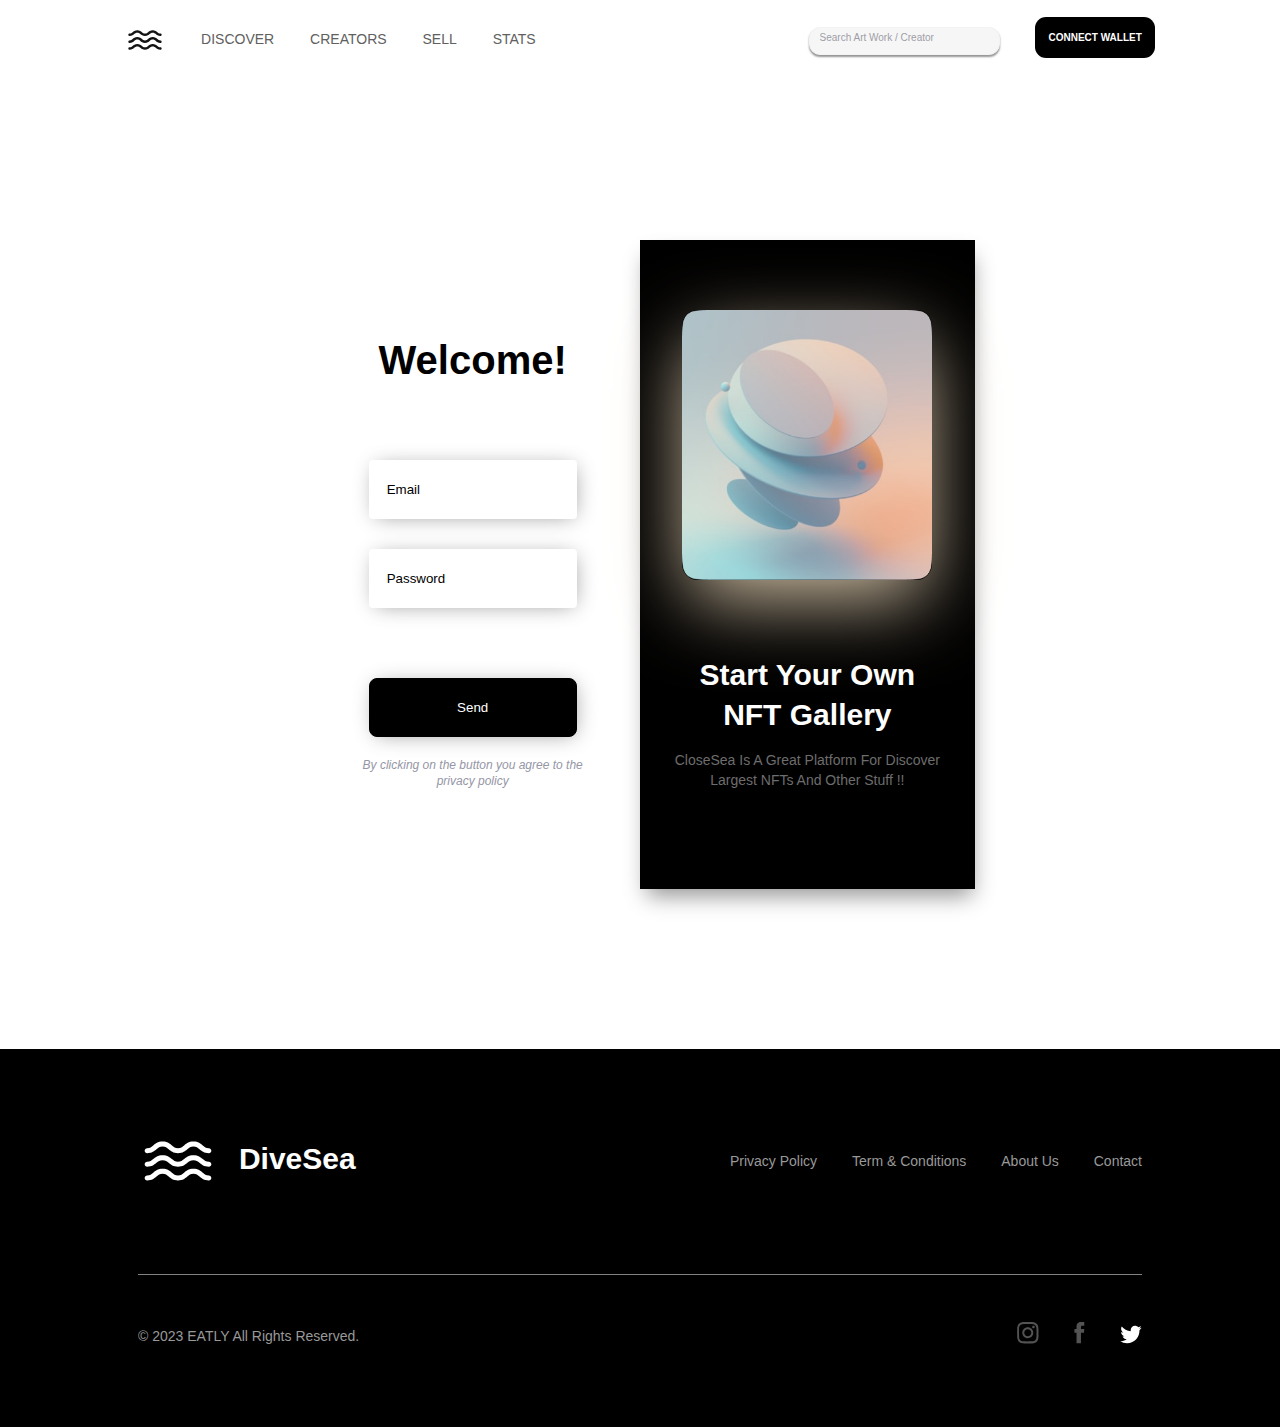
==== authorization.html @ fa2bc2e6 "." ====
<!DOCTYPE html>
<html lang="en">
<head>
    <meta charset="UTF-8">
    <meta name="viewport" content="width=device-width, initial-scale=1.0">
    <title>aut</title>

    <link rel="stylesheet" href="css/reset.css">
    <link rel="stylesheet" href="css/setka.css">
    <link rel="stylesheet" href="css/main.css">
</head>
<body>
    <!-- ------------------------------------------------------------------------------------------------------------------------------------- -->
    <!-- connecting the header -->
    <!-- DONT TOUCH!!!!!!!!!!!!!!! -->
    <nav></nav> 
    <!-- connecting the header -->
  <!-- ------------------------------------------------------------------------------------------------------------------------------------- -->

  <section class="form">
    <div class="container">
        <div class="row justify__content__center form__shadow">
            <div class="col-4 form__block">
                <h2 class="form__title">Welcome!</h2>
                <form enctype="multipart/form-data" method="post" action="include/aut.php">
                    <div><input class="form__input" type="email" name="email" placeholder="Email" id=""></div>
                    <div><input class="form__input" type="password" name="password" placeholder="Password" id=""></div>
                    <input class="form__btn" type="submit" value="Send">
                </form>
                <p class="form__polit">By clicking on the button you agree to the privacy policy</p>
            </div>
            <div class="col-4 form__image-aut">
                <img class="aut__img" src="/img/pie.png" alt="nft">
                <h1 class="main__title main__aut__title">Start Your Own <br>NFT Gallery</h1>
                <h2 class="aut__subtitle">CloseSea Is A Great Platform For Discover <br> Largest NFTs And Other Stuff !!</h2>
            </div>
        </div>
    </div>
</section>

<!-- ------------------------------------------------------------------------------------------------------------------------------------- -->
    <!-- connecting the header -->
    <!-- DONT TOUCH!!!!!!!!!!!!!!! -->
    <footer></footer>
     <!-- connecting the header -->
<!-- ------------------------------------------------------------------------------------------------------------------------------------- -->


    <script src="js/pages.js"></script>
</body>
</html>
---- css/setka.css ----
.container, .container-full {
    margin: 0 auto;
    padding: 0px 10px;
    box-sizing: border-box;
}
.container {
    width: 75%;
}
.container-full {
    width: 82%;
}

.row {
    display: flex;
    flex-wrap: wrap;
	
}

.justify__content__between {
    justify-content: space-between;
}
.justify__content__center {
    justify-content: center;
}
.align__items__center {
	align-items: center;
}


.col-auto, .col-3, .col-5, .col-6 {
    padding: 0px 0px;
    /* box-sizing: border-box; */
}

.col-1, .col-2, .col-3, .col-4, .col-5, .col-6, .col-7, .col-8, .col-9, .col-10, .col-11, .col-12 {
    width: 100%;
     padding: 0px 0px;
    box-sizing: border-box;
}

@media (min-width: 771px) {
    
    .col-1 {
		flex: 0 0 8.333333%;
		max-width: 8.333333%;
	}

	.col-2 {
		flex: 0 0 16.666667%;
		max-width: 16.666667%;
	}

	.col-3 {
		flex: 0 0 15%;
		max-width: 25%;
	}

	.col-4 {
		flex: 0 0 33.333333%;
		max-width: 33.333333%;
	}

	.col-5 {
		flex: 0 0 41.666667%;
		max-width: 41.666667%;
	}

	.col-6 {
		flex: 0 0 50%;
		max-width: 50%;
	}

	.col-7 {
		flex: 0 0 58.333333%;
		max-width: 58.333333%;
	}

	.col-8 {
		flex: 0 0 66.666667%;
		max-width: 66.666667%;
	}

	.col-9 {
		flex: 0 0 75%;
		max-width: 75%;
	}

	.col-10 {
		flex: 0 0 83.333333%;
		max-width: 83.333333%;
	}

	.col-11 {
		flex: 0 0 91.666667%;
		max-width: 91.666667%;
	}

	.col-12 {
		flex: 0 0 100%;
		max-width: 100%;
	}
    .container {
        width: 80%;
    }
 }
---- css/main.css ----
:root {
    --inline-block: inline-block;
}


body, a {
    font-family: 'Arial', sans-serif;
    font-size: 14px;
    font-style: normal;
    font-weight: 400;
    line-height: 20px; 
    color: black;
}

a {
    text-decoration: none;
    cursor: pointer;
}

.nav {
    padding: 20px 0px;
}
.nav__item {
    display: inline-block;
    margin-right: 32px;
    text-transform: uppercase;
}
.nav__item:last-child {
    margin-right: 0px;
}
.nav__link, .nav__sign {
    color: #606060;
}
.nav__sign {
    font-size: 16px;
    line-height: 28px; 
}
.nav__btn {
    border-radius: 11px;
    background: #000000;
    padding: 15px 13px;
    color: #FFF;
    font-size: 10px;
    font-weight: 700;
}
.nav__btn2 {
    border: 1px solid black;
    background: #ffffff;
    color: #000000;
}
.nav__img {
    vertical-align: middle;
    width: 40px;
}
.bold__text{
    font-weight: bold;
    color: #000000;
}
input[type=email]::placeholder, input[type=password]::placeholder, input[type=text]::placeholder, input[type=tel]::placeholder {
    color: #000000;
  
}

/* ========================================================HEADER===================================================== */

.header {
    
    background-position: center;
    background-size: cover;
    padding-top: 50px;
    padding-bottom: 84px;
   
    
   
}
.header__item {
    display: flex;
    margin-right: 255px;
}

.header__hr{
    width: 130px;  
    float: left;
    height: 1px;
}

.header__utp {
    margin-top: 55px;
    width: 45%;
}
.header__imgs {
  width: 55%;
  text-align: right;
}
.header__title {
    color: #000000;
    font-size: 50px;
    font-weight: 750;
    line-height: 40px;
    margin-bottom: 21px;
    margin-top: 10px;
}
.header__subtitle {
    color: #676767;
    font-size: 16px;
    line-height: 28px;
    margin-bottom: 20px;
}

.header__form-input {
    border-radius: 11px;
    background: #f6f6f6;
    border: 1px solid #F3F3F4;
    padding-bottom: 10px;
    padding-left: 10px;
    box-shadow: 0px 2px 2px rgb(149, 149, 149);
}

input[type=search]::placeholder {
    color: #9E9EA7;
    line-height: normal;
    font-size: 10px;
}
.k__ul{
    margin-top: 40px;
}
.k__number{
    font-size: 20px;
    font-weight: 700;
    line-height: 40px;
}
.k__caption{
    color: #676767;
    font-size: 10px;
}
.header__img{
    width: 250px;
    height: 280px;
    box-shadow: 0px 35px 55px -15px rgb(185, 204, 212);
    border-radius: 10%;
}

.head__btn{
  
    background: #ffffff;
    padding: 13px 19px;
    color: #000000;
    font-size: 20px;
    font-weight: 900;
    box-shadow: 0px 5px 10px rgb(196, 199, 200);
    
}
.head__btn__left{
    border-top-left-radius: 11px;
    border-bottom-left-radius: 11px;
}
.head__btn__right{
    border-top-right-radius: 11px;
    border-bottom-right-radius: 11px;
   
    
}
.header__img1{
    margin-bottom: 95px;
    margin-right: 20px;
}
.header__img2{
    margin-bottom: 35px;
   
}
.head__stick{
    color:  #E6E8EC;
    font-weight: 900;
}


/* ========================================================project===================================================== */
.main__title{
    display: flex;
    align-items: center;
    justify-content: center;
    color: #000000;
    font-size: 30px;
    font-weight: 750;
    line-height: 40px;
    margin-bottom: 60px;
}
.main__title1{
    color: #C5C5C5;
}
.project {
    padding-top: 100px;
    background-color: #F9F9F9;
    padding-bottom: 100px;
}
.project1{
    background-color: #efefef;
}
.project__item {
    margin-bottom: 36px;
    background-color: #ffffff;
    border-radius: 23px;
    color: #000000;
    text-align: center;
    padding-top: 12px;
    padding-bottom: 21px;
    box-shadow: 0px 5px 10px rgb(196, 199, 200);
   
}
.project__item .col-auto {
    padding: 0px;
}
.project__img {
    width: 90%;
    margin-bottom: 8px;
    border-radius: 10px;
}
.project__inlain {
    display: var(--inline-block);
    /* margin-right: 8px; */
    vertical-align: middle;
}
.project__inlain:last-child {
    margin-right: 0px;
}
.project__logo {
  width: 9px;
  height: 15.5px;
  vertical-align: middle;
  margin-right: 5px;
}
.project__title {
    color: #0D0C22;
    font-weight: 700;
    text-align: left;
    margin-left: 14px;
    font-size: 20px;
}
.project__category {
    color: #CCC;
    font-size: 16px;
    line-height: 10px; /* 100% */
    border-radius: 3px;
    padding: 3px;
    /* display: var(--inline-block); */
    text-align: left;
    margin-left: 12px;
}
.project__price{
    display: flex; 
    flex-direction: row; 
    align-items: center; 
    margin-left: 14px;
    margin-top: 5px;
    font-weight: 700;
    margin-bottom: 15px;
   
}
.project__btn{
    text-transform: uppercase;
   
}
.project__like, .project__glass {
    display: var(--inline-block);
    position: relative;
    padding-left: 17px;
}
.project__like {
  margin-right: 8px;  
}
.project__like::before, .project__glass::before {
    position: absolute;
    content: '';
    width: 14px;
    height: 14px;
    left: 0;
    top: 3px;
}
.project__like::before {
    background: url('../img/like.svg') no-repeat;
}
.project__glass::before {
    background: url('../img/glass.svg') no-repeat;
}
.arrow{
    display: flex;
    align-items: center;
    justify-content: center;
}

.footer {
    background: #000000;
    padding-top: 72px;
    padding-bottom: 78px;
}
.footer__logo {
    margin-bottom: 28px;
}
.footer__txt {
    color: #3D3D4E;
    margin-bottom: 22px;
}
.footer__soc {
    display: var(--inline-block);
    margin-right: 17px;
    color: #ffffff;
}

.footer__soc a{
    display: inline-block;
    color: #ffffff;
    font-size: 30px;
    font-weight: 700;
}
.footer__item {
    display: var(--inline-block);
    margin-right: 31px;
}
.footer__item:last-child {
    margin-right: 0px;
}
.footer__link {
   
color: #999999;
font-weight: 500;
   
}
.footer__border {
    margin-top: 73px;
    padding-top: 47px;
    border-top: 1px solid #818181;
}

.footer__people {
    color: #6E6D7A;
}
.footer__bold {
    color: #0D0C22;
}

.footer__img{
    vertical-align: middle;
    width: 80px; 
}

.form {
    padding: 160px 0px;
}

.form__block {
    text-align: center;
    padding: 100px 45px;
}
.form__title {
    color: #0D0C22;
    color: #000000;
    font-size: 40px;
    font-weight: 750;
    line-height: 40px;
    margin-bottom: 80px;
}
.form__subtitle {
    color: #9596A6;
    font-size: 18px;
    line-height: 24px;
    margin-bottom: 30px;
}
.form__input {
    height: 59px;
    border-radius: 4px;
    border: 2px solid #ffffff;
    padding: 0px 16px;
    color: #9E9EA7;
    width: 85%;
    margin-bottom: 30px;
    box-sizing: border-box;
    box-shadow: 2px 2px 21px -5px rgb(149, 149, 149);
}

.form__btn {
    border-radius: 8px;
    background: #000000;
    border: 1px solid #000000;
    height: 59px;
    padding: 0px 26px;
    margin-top: 40px;
    color: #FFF;
    width: 85%;
    box-shadow: 2px 2px 21px -5px rgb(149, 149, 149);
}
.form__polit {
    color: #9596A6;
    font-size: 12px;
    font-style: italic;
    line-height: 16px;
    margin-top: 20px;
}
.form__image-reg {
   display: flex;
   justify-content: center;
   align-items: center;
   flex-direction: column;
}

.form__image-aut {
    background-color: #000000;
    text-align: center;
    padding-top: 70px;
    box-shadow: 2px 12px 21px -5px rgb(149, 149, 149);
    
}
.aut__img{
    width: 250px;
    height: 270px;
    box-shadow: 0px 25px 79px -7px rgb(216 198 170);
    border-radius: 6%;
    margin-bottom: 70px;
}
.main__aut__title{
    color: white;
    margin-bottom: 0;
}
.aut__subtitle{
    color: #6D6D6D;
    margin-top: 15px;
}
.article {
    margin-top: 71px;
}
.bread {
    margin-bottom: 40px;
}
.bread__item {
    display: inline-block;
    color: #6E6D7A;
}
.bread__link {
    color: #121416;
    font-weight: 700;
    line-height: normal;
}
.bread__img {
    vertical-align: middle;
}

.article__title {
    color: #121416;
    font-size: 48px;
    font-weight: 700;
    letter-spacing: 0.5px;
    text-transform: uppercase;
    margin-bottom: 16px;
    line-height: 56px;
}
.article__subtitle {
    color: #121416;
    font-size: 36px;
    font-weight: 400;
    line-height: 44px;
    letter-spacing: -0.9px;
    margin-bottom: 30px;
}
.article__img {
width: 100%;
max-height: 550px;
margin-bottom: 30px;

}
.article__txt p {
    color: #121416;
    font-size: 20px;
    line-height: 33px;
}

.article__block {
    background: #F8F8F8;
    padding: 40px;
    text-align: center;
    box-sizing: border-box;
}
.article__name {
    color: #121416;
    font-size: 18px;
    font-weight: 300;
    letter-spacing: 3.24px;
    margin-bottom: 24px;
}
.article__logo {
    margin-bottom: 34px;
    width: 165px;
    height: 165px;
    object-fit: cover;
    border-radius: 50%;

}
.article__mintext {
    color: #6C757D;
    font-size: 20px;
    line-height: 24px;
    margin-bottom: 24px;
}
.article__right {
    padding-right: 60px;
    box-sizing: border-box;
}


.article__list {
    margin-bottom: 24px;
}
.article__type {
    display: inline-block;
    margin-right: 10px;
    vertical-align: middle;
    color: #121416;
    font-size: 16px;
    letter-spacing: 0.32px;
    text-transform: lowercase;
    position: relative;
    padding-left: 30px;
}
.article__type img {
    vertical-align: middle;
    margin-right: 5px;
}
.article__type:nth-child(1) img {
    margin-top: -5px;
}
.article__type:nth-child(2) img {
    margin-top: -5px;
}
.article__type::before {
    position: absolute;
    content: '';
    background: url('../img/line.png') no-repeat;
    width: 20px;
    height: 1px;
    left: 0;
    top: 9px;
}


.lk__list {
    padding-bottom: 20px;
    border-bottom: 1px solid #E7E7E9;
    margin-bottom: 60px;
}
.lk__item {
    display: inline-block;
    margin-right: 30px;
}
.lk__link {
    border-radius: 8px;
    border: 1px solid #EA4C89;
    padding: 12px 16px;
    color: #EA4C89;
    display: inline-block;
}
.article__left {
    padding-left: 60px;
    box-sizing: border-box;
}
.lk__link__active {
    border-radius: 8px;
    background: #EA4C89;
    padding: 12px 16px;
    color: #FFF;
}


.lk__ed {
    color: #EA4C89;
    margin-right: 15px;
    display: inline-block;
    font-weight: 700;
}
.lk__del {
    color: #9E9EA7;
    display: inline-block;
}
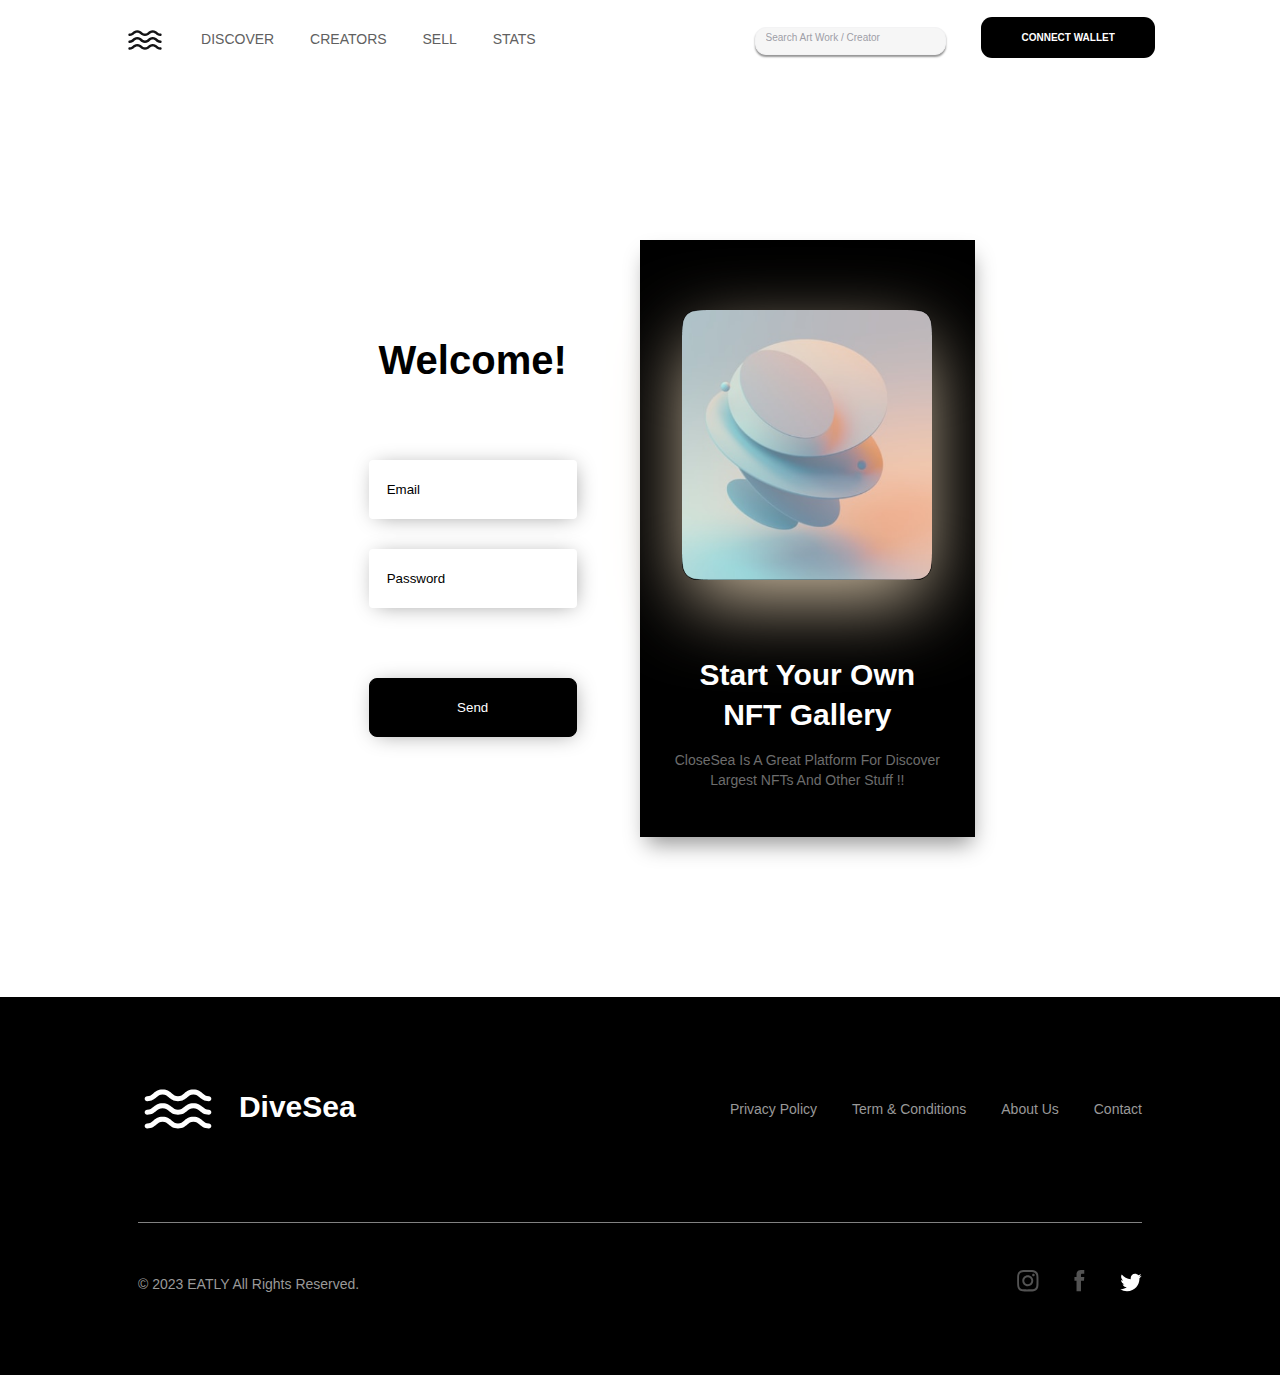
==== commit dbc78947: "." ====
--- a/authorization.html
+++ b/authorization.html
@@ -27,7 +27,7 @@
                     <div><input class="form__input" type="password" name="password" placeholder="Password" id=""></div>
                     <input class="form__btn" type="submit" value="Send">
                 </form>
-                <p class="form__polit">By clicking on the button you agree to the privacy policy</p>
+                <!-- <p class="form__polit">By clicking on the button you agree to the privacy policy</p> -->
             </div>
             <div class="col-4 form__image-aut">
                 <img class="aut__img" src="/img/pie.png" alt="nft">
--- a/css/main.css
+++ b/css/main.css
@@ -38,7 +38,7 @@
 .nav__btn {
     border-radius: 11px;
     background: #000000;
-    padding: 15px 13px;
+    padding: 15px 40px;
     color: #FFF;
     font-size: 10px;
     font-weight: 700;
@@ -59,6 +59,9 @@
 input[type=email]::placeholder, input[type=password]::placeholder, input[type=text]::placeholder, input[type=tel]::placeholder {
     color: #000000;
   
+}
+.warning_message{
+    display: block;
 }
 
 /* ========================================================HEADER===================================================== */
@@ -426,6 +429,7 @@
 }
 .article {
     margin-top: 71px;
+    padding-bottom: 150px;
 }
 .bread {
     margin-bottom: 40px;
@@ -479,11 +483,12 @@
     box-sizing: border-box;
 }
 .article__name {
-    color: #121416;
-    font-size: 18px;
-    font-weight: 300;
-    letter-spacing: 3.24px;
-    margin-bottom: 24px;
+    color: #0D0C22;
+    color: #000000;
+    font-size: 40px;
+    font-weight: 750;
+    line-height: 40px;
+   margin-bottom: 15px;
 }
 .article__logo {
     margin-bottom: 34px;
@@ -498,10 +503,23 @@
     font-size: 20px;
     line-height: 24px;
     margin-bottom: 24px;
+    margin-top: 10px;
+}
+.article_info{
+    display: flex;
+    flex-direction: row;
+   justify-content: space-between;
+  
+}
+.follow__block{
+    padding-top: 12px;
 }
 .article__right {
     padding-right: 60px;
     box-sizing: border-box;
+}
+.lk__ul{
+    margin-top: 0;
 }
 
 
@@ -551,9 +569,8 @@
 }
 .lk__link {
     border-radius: 8px;
-    border: 1px solid #EA4C89;
     padding: 12px 16px;
-    color: #EA4C89;
+    color: #000000;
     display: inline-block;
 }
 .article__left {
@@ -562,9 +579,9 @@
 }
 .lk__link__active {
     border-radius: 8px;
-    background: #EA4C89;
+   
     padding: 12px 16px;
-    color: #FFF;
+    color: #000000;
 }
 
 
